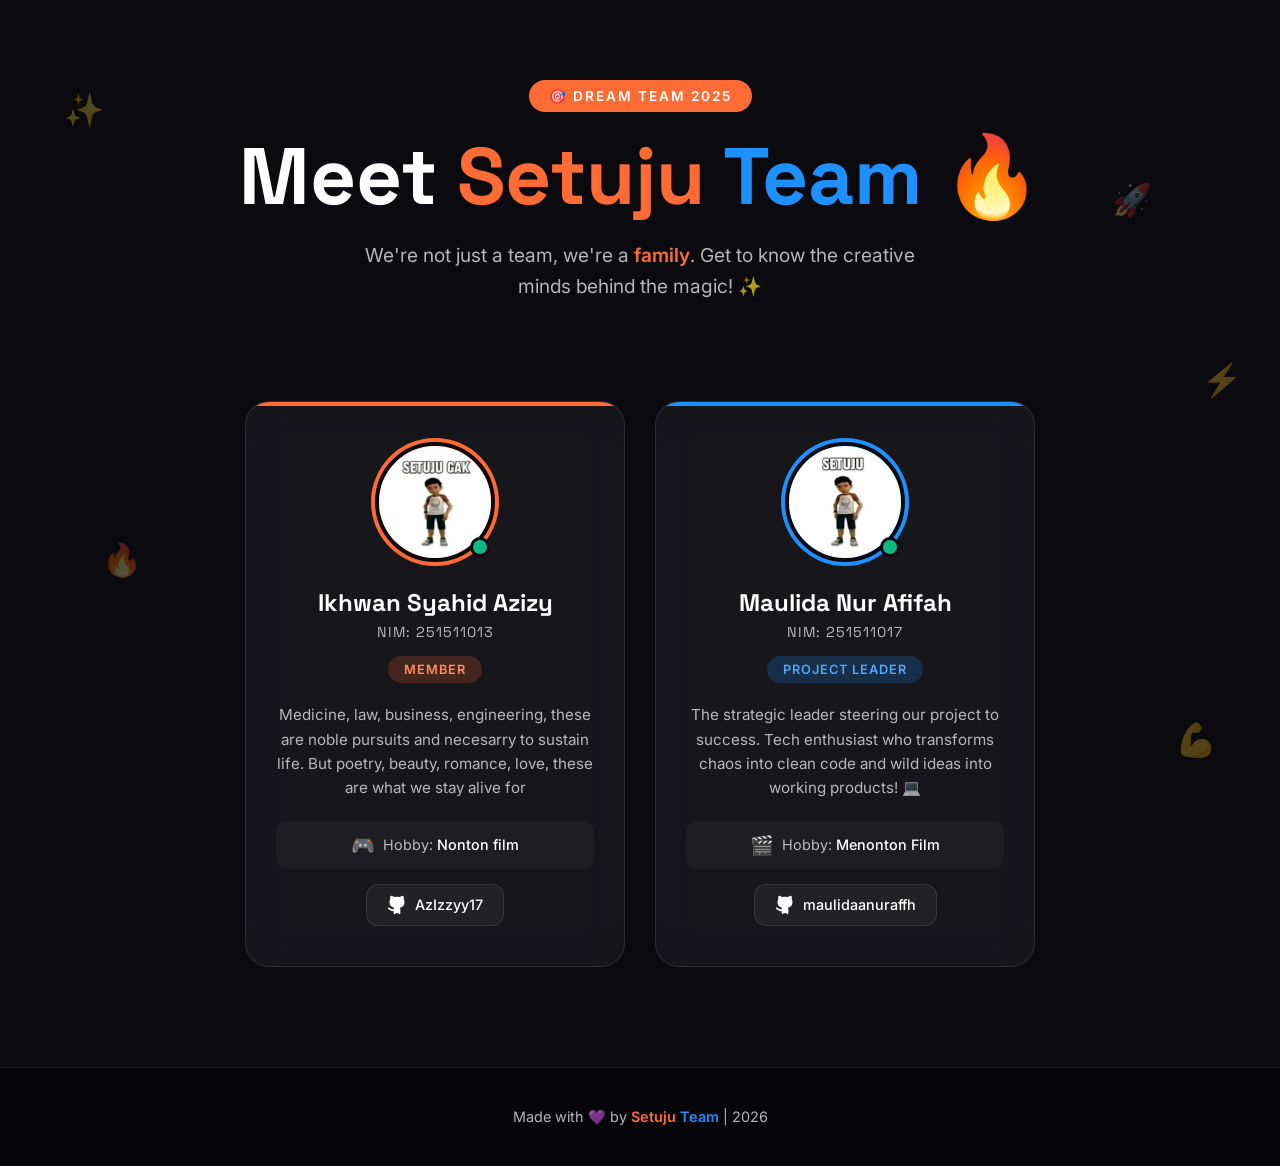
==== landing-page/index.html @ 9f30db93 "chore: restructure repo, add .gitignore, separate landing-page and text-editor" ====
<!DOCTYPE html>
<html lang="en">

<head>
    <meta charset="UTF-8">
    <meta name="viewport" content="width=device-width, initial-scale=1.0">
    <title>Meet Setuju Team 🔥 | Our Amazing Team</title>
    <meta name="description" content="Get to know our incredible team members - the creative minds behind the magic!">
    <link rel="preconnect" href="https://fonts.googleapis.com">
    <link rel="preconnect" href="https://fonts.gstatic.com" crossorigin>
    <link
        href="https://fonts.googleapis.com/css2?family=Space+Grotesk:wght@400;500;600;700&family=Inter:wght@400;500;600&display=swap"
        rel="stylesheet">
    <link rel="stylesheet" href="styles.css">
</head>

<body>
    <!-- Background Pattern -->
    <div class="bg-pattern"></div>

    <!-- Floating Emojis -->
    <div class="floating-emoji" style="top: 10%; left: 5%;">✨</div>
    <div class="floating-emoji" style="top: 20%; right: 10%; animation-delay: -2s;">🚀</div>
    <div class="floating-emoji" style="top: 60%; left: 8%; animation-delay: -4s;">🔥</div>
    <div class="floating-emoji" style="top: 80%; right: 5%; animation-delay: -1s;">💪</div>
    <div class="floating-emoji" style="top: 40%; right: 3%; animation-delay: -3s;">⚡</div>

    <!-- Header -->
    <header>
        <div class="badge">🎯 Dream Team 2025</div>
        <h1>Meet <span class="highlight-orange">Setuju</span> <span class="highlight-blue">Team</span> 🔥</h1>
        <p class="subtitle">We're not just a team, we're a <span class="accent">family</span>. Get to know the creative
            minds behind the magic! ✨</p>
    </header>

    <!-- Team Section -->
    <section class="team-container">
        <div class="team-grid">
            <!-- Member 1 -->
            <div class="member-card">
                <div class="profile-wrapper">
                    <div class="profile-ring"></div>
                    <img src="ikhwan.jpeg" alt="Ahmad Rizky" class="profile-img">
                    <div class="status-dot"></div>
                </div>
                <h3 class="member-name">Ikhwan Syahid Azizy</h3>
                <p class="member-nim">NIM: 251511013</p>
                <span class="member-role">Member</span>
                <p class="member-intro">Medicine, law, business, engineering, these are noble pursuits and necesarry to sustain life. But poetry, beauty, romance, love, these are what we stay alive for</p>
                <div class="hobby-section">
                    <span class="hobby-icon">🎮</span>
                    <span class="hobby-text">Hobby: <span>Nonton film</span></span>
                </div>
                <div class="social-links">
                <a href="https://github.com/AzIzzyy17" target="_blank" class="github-btn">
                    <svg xmlns="http://www.w3.org/2000/svg" width="20" height="20" viewBox="0 0 24 24" fill="none" stroke="currentColor" stroke-width="2" stroke-linecap="round" stroke-linejoin="round" class="github-icon"><path d="M15 22v-4a4.8 4.8 0 0 0-1-3.5c3 0 6-2 6-5.5.08-1.25-.27-2.48-1-3.5.28-1.15.28-2.35 0-3.5 0 0-1 0-3 1.5-2.64-.5-5.36-.5-8 0C6 2 5 2 5 2c-.3 1.15-.3 2.35 0 3.5A5.403 5.403 0 0 0 4 9c0 3.5 3 5.5 6 5.5-.39.49-.68 1.05-.85 1.65-.17.6-.22 1.23-.15 1.85v4"></path><path d="M9 18c-4.51 2-5-2-7-2"></path></svg>
                    AzIzzyy17
                </a>
                </div>
            </div>

            <!-- Member 2 -->
            <div class="member-card">
                <div class="profile-wrapper">
                    <div class="profile-ring"></div>
                    <img src="maulida.jpeg" alt="Maulida Nur Afifah" class="profile-img">
                    <div class="status-dot"></div>
                </div>
                <h3 class="member-name">Maulida Nur Afifah</h3>
                <p class="member-nim">NIM: 251511017</p>
                <span class="member-role">Project Leader</span>
                <p class="member-intro">The strategic leader steering our project to success. Tech enthusiast who transforms 
                    chaos into clean code and wild ideas into working products! 💻</p>
                <div class="hobby-section">
                    <span class="hobby-icon">🎬</span>
                    <span class="hobby-text">Hobby: <span>Menonton Film</span></span>
                </div>
                <div class="social-links">
                <a href="https://github.com/maulidaanuraffh" target="_blank" class="github-btn">
                    <svg xmlns="http://www.w3.org/2000/svg" width="20" height="20" viewBox="0 0 24 24" fill="none" stroke="currentColor" stroke-width="2" stroke-linecap="round" stroke-linejoin="round" class="github-icon"><path d="M15 22v-4a4.8 4.8 0 0 0-1-3.5c3 0 6-2 6-5.5.08-1.25-.27-2.48-1-3.5.28-1.15.28-2.35 0-3.5 0 0-1 0-3 1.5-2.64-.5-5.36-.5-8 0C6 2 5 2 5 2c-.3 1.15-.3 2.35 0 3.5A5.403 5.403 0 0 0 4 9c0 3.5 3 5.5 6 5.5-.39.49-.68 1.05-.85 1.65-.17.6-.22 1.23-.15 1.85v4"></path><path d="M9 18c-4.51 2-5-2-7-2"></path></svg>
                    maulidaanuraffh
                </a>
                </div>
            </div>

        </div>
    </section>

    <!-- Footer -->
    <footer>
        <p class="footer-text">Made with 💜 by <span class="orange">Setuju</span> <span class="blue">Team</span> | 2026
        </p>
    </footer>

    <script src="script.js"></script>
</body>

</html>
---- landing-page/styles.css ----
* {
    margin: 0;
    padding: 0;
    box-sizing: border-box;
}

:root {
    --orange: #ff6b35;
    --orange-light: #ff8c5a;
    --orange-dark: #e55a2b;
    --blue: #1e90ff;
    --blue-light: #4da6ff;
    --blue-dark: #0066cc;
    --dark-bg: #0a0a0f;
    --card-bg: rgba(255, 255, 255, 0.05);
    --text-primary: #ffffff;
    --text-secondary: rgba(255, 255, 255, 0.7);
    --glass-border: rgba(255, 255, 255, 0.1);
}

body {
    font-family: 'Inter', sans-serif;
    background: var(--dark-bg);
    color: var(--text-primary);
    min-height: 100vh;
    overflow-x: hidden;
}

/* Background Pattern */
.bg-pattern {
    position: fixed;
    top: 0;
    left: 0;
    width: 100%;
    height: 100%;
    z-index: -1;
    overflow: hidden;
    background: var(--dark-bg);
}

/* Floating Emojis */
.floating-emoji {
    position: fixed;
    font-size: 2rem;
    opacity: 0.3;
    animation: float 6s ease-in-out infinite;
    pointer-events: none;
    z-index: 0;
}

@keyframes float {

    0%,
    100% {
        transform: translateY(0) rotate(0deg);
    }

    50% {
        transform: translateY(-20px) rotate(10deg);
    }
}

/* Header Section */
header {
    text-align: center;
    padding: 80px 20px 60px;
    position: relative;
}

.badge {
    display: inline-block;
    background: var(--orange);
    padding: 8px 20px;
    border-radius: 50px;
    font-size: 0.85rem;
    font-weight: 600;
    text-transform: uppercase;
    letter-spacing: 2px;
    margin-bottom: 20px;
    animation: pulse 2s ease-in-out infinite;
}

@keyframes pulse {

    0%,
    100% {
        transform: scale(1);
    }

    50% {
        transform: scale(1.05);
    }
}

h1 {
    font-family: 'Space Grotesk', sans-serif;
    font-size: clamp(2.5rem, 8vw, 5rem);
    font-weight: 700;
    color: var(--text-primary);
    margin-bottom: 20px;
    line-height: 1.1;
}

h1 .highlight-orange {
    color: var(--orange);
}

h1 .highlight-blue {
    color: var(--blue);
}

.subtitle {
    font-size: 1.2rem;
    color: var(--text-secondary);
    max-width: 600px;
    margin: 0 auto;
    line-height: 1.6;
}

.subtitle .accent {
    color: var(--orange);
    font-weight: 600;
}

/* Team Grid */
.team-container {
    max-width: 1400px;
    margin: 0 auto;
    padding: 40px 20px 100px;
}

.team-grid {
    display: flex;
    flex-wrap: wrap;
    gap: 30px;
    justify-content: center;
    max-width: 850px;
    margin: 0 auto;
}

/* Member Card */
.member-card {
    background: var(--card-bg);
    backdrop-filter: blur(20px);
    border: 1px solid var(--glass-border);
    border-radius: 24px;
    padding: 40px 30px;
    width: 100%;
    max-width: 380px;
    text-align: center;
    position: relative;
    overflow: hidden;
    opacity: 0;
    transform: translateY(30px);
    transition: all 0.4s cubic-bezier(0.175, 0.885, 0.32, 1.275);
}

.member-card.visible {
    opacity: 1;
    transform: translateY(0);
}

.member-card::before {
    content: '';
    position: absolute;
    top: 0;
    left: 0;
    right: 0;
    height: 4px;
    border-radius: 24px 24px 0 0;
}

.member-card:nth-child(odd)::before {
    background: var(--orange);
}

.member-card:nth-child(even)::before {
    background: var(--blue);
}

.member-card:hover {
    transform: translateY(-10px) scale(1.02);
    border-color: rgba(255, 255, 255, 0.2);
}

.member-card:nth-child(odd):hover {
    box-shadow: 0 25px 50px -12px rgba(255, 107, 53, 0.3);
}

.member-card:nth-child(even):hover {
    box-shadow: 0 25px 50px -12px rgba(30, 144, 255, 0.3);
}

/* Profile Image */
.profile-wrapper {
    position: relative;
    width: 120px;
    height: 120px;
    margin: 0 auto 25px;
}

.profile-ring {
    position: absolute;
    inset: -4px;
    border-radius: 50%;
    padding: 4px;
}

.member-card:nth-child(odd) .profile-ring {
    background: var(--orange);
}

.member-card:nth-child(even) .profile-ring {
    background: var(--blue);
}

.profile-img {
    width: 120px;
    height: 120px;
    border-radius: 50%;
    object-fit: cover;
    border: 4px solid var(--dark-bg);
    position: relative;
    z-index: 1;
    transition: transform 0.3s ease;
}

.member-card:hover .profile-img {
    transform: scale(1.1);
}

.status-dot {
    position: absolute;
    bottom: 5px;
    right: 5px;
    width: 20px;
    height: 20px;
    background: #10b981;
    border: 3px solid var(--dark-bg);
    border-radius: 50%;
    z-index: 2;
    animation: statusPulse 2s ease-in-out infinite;
}

@keyframes statusPulse {

    0%,
    100% {
        box-shadow: 0 0 0 0 rgba(16, 185, 129, 0.4);
    }

    50% {
        box-shadow: 0 0 0 8px rgba(16, 185, 129, 0);
    }
}

/* Member Info */
.member-name {
    font-family: 'Space Grotesk', sans-serif;
    font-size: 1.5rem;
    font-weight: 700;
    margin-bottom: 5px;
}

.member-nim {
    font-size: 0.9rem;
    color: var(--text-secondary);
    margin-bottom: 15px;
    font-family: 'Space Grotesk', monospace;
    letter-spacing: 1px;
}

.member-role {
    display: inline-block;
    padding: 6px 16px;
    border-radius: 50px;
    font-size: 0.8rem;
    font-weight: 600;
    margin-bottom: 20px;
    text-transform: uppercase;
    letter-spacing: 1px;
}

.member-card:nth-child(odd) .member-role {
    background: rgba(255, 107, 53, 0.2);
    color: var(--orange-light);
}

.member-card:nth-child(even) .member-role {
    background: rgba(30, 144, 255, 0.2);
    color: var(--blue-light);
}

.member-intro {
    font-size: 0.95rem;
    color: var(--text-secondary);
    line-height: 1.6;
    margin-bottom: 20px;
}

/* Hobby Tag */
.hobby-section {
    display: flex;
    align-items: center;
    justify-content: center;
    gap: 8px;
    padding: 12px;
    background: rgba(255, 255, 255, 0.03);
    border-radius: 12px;
    margin-top: 15px;
}

.hobby-icon {
    font-size: 1.2rem;
}

.hobby-text {
    font-size: 0.9rem;
    color: var(--text-secondary);
}

.hobby-text span {
    color: var(--text-primary);
    font-weight: 500;
}

/* GitHub Button */
.github-btn {
    display: inline-flex;
    align-items: center;
    gap: 8px;
    padding: 10px 20px;
    margin-top: 15px;
    background: rgba(255, 255, 255, 0.05);
    border: 1px solid var(--glass-border);
    border-radius: 12px;
    color: var(--text-primary);
    text-decoration: none;
    font-size: 0.9rem;
    font-weight: 500;
    transition: all 0.3s ease;
}

.github-btn:hover {
    background: rgba(255, 255, 255, 0.1);
    border-color: rgba(255, 255, 255, 0.3);
    transform: translateY(-2px);
}

.member-card:nth-child(odd) .github-btn:hover {
    border-color: var(--orange);
    box-shadow: 0 0 20px rgba(255, 107, 53, 0.3);
}

.member-card:nth-child(even) .github-btn:hover {
    border-color: var(--blue);
    box-shadow: 0 0 20px rgba(30, 144, 255, 0.3);
}

.github-icon {
    width: 20px;
    height: 20px;
    fill: currentColor;
}

/* Footer */
footer {
    text-align: center;
    padding: 40px 20px;
    border-top: 1px solid var(--glass-border);
    background: rgba(0, 0, 0, 0.3);
}

.footer-text {
    color: var(--text-secondary);
    font-size: 0.9rem;
}

.footer-text .orange {
    color: var(--orange);
    font-weight: 600;
}

.footer-text .blue {
    color: var(--blue);
    font-weight: 600;
}

/* Responsive */
@media (max-width: 768px) {
    header {
        padding: 60px 20px 40px;
    }

    .team-grid {
        flex-direction: column;
        align-items: center;
    }

    .member-card {
        max-width: 100%;
    }
}
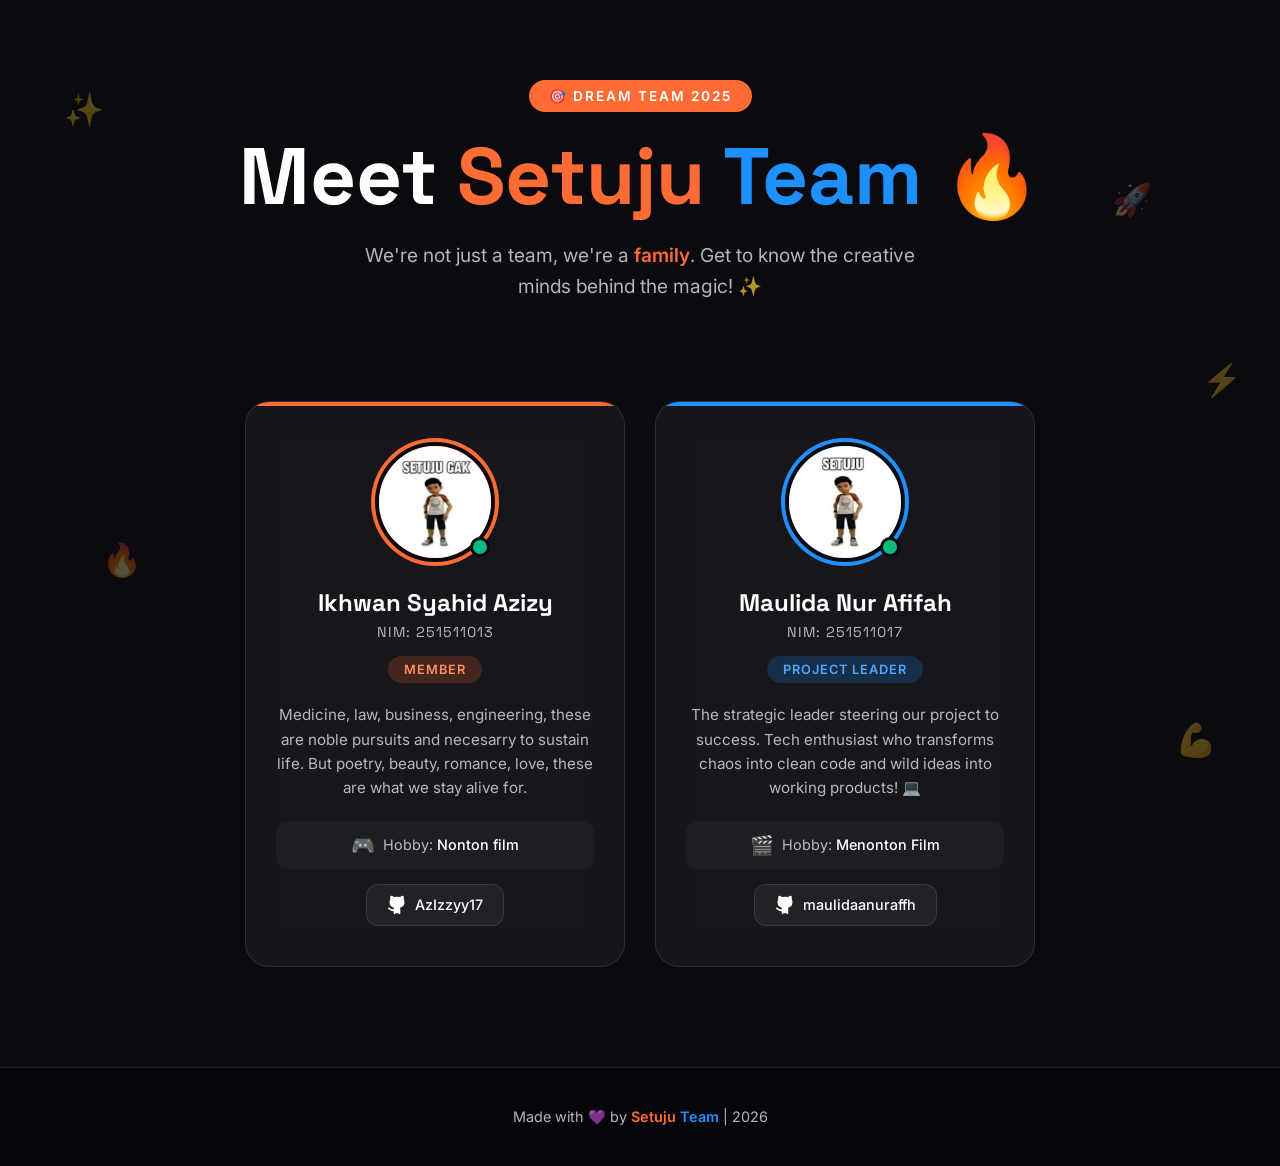
==== commit c01a1044: "Merge branch 'ikhwan' of https://github.com/maulidaanuraffh/Setuju-Proyek2-PABL into ikhwan" ====
--- a/landing-page/index.html
+++ b/landing-page/index.html
@@ -46,7 +46,7 @@
                 <h3 class="member-name">Ikhwan Syahid Azizy</h3>
                 <p class="member-nim">NIM: 251511013</p>
                 <span class="member-role">Member</span>
-                <p class="member-intro">Medicine, law, business, engineering, these are noble pursuits and necesarry to sustain life. But poetry, beauty, romance, love, these are what we stay alive for</p>
+                <p class="member-intro">Medicine, law, business, engineering, these are noble pursuits and necesarry to sustain life. But poetry, beauty, romance, love, these are what we stay alive for.</p>
                 <div class="hobby-section">
                     <span class="hobby-icon">🎮</span>
                     <span class="hobby-text">Hobby: <span>Nonton film</span></span>
